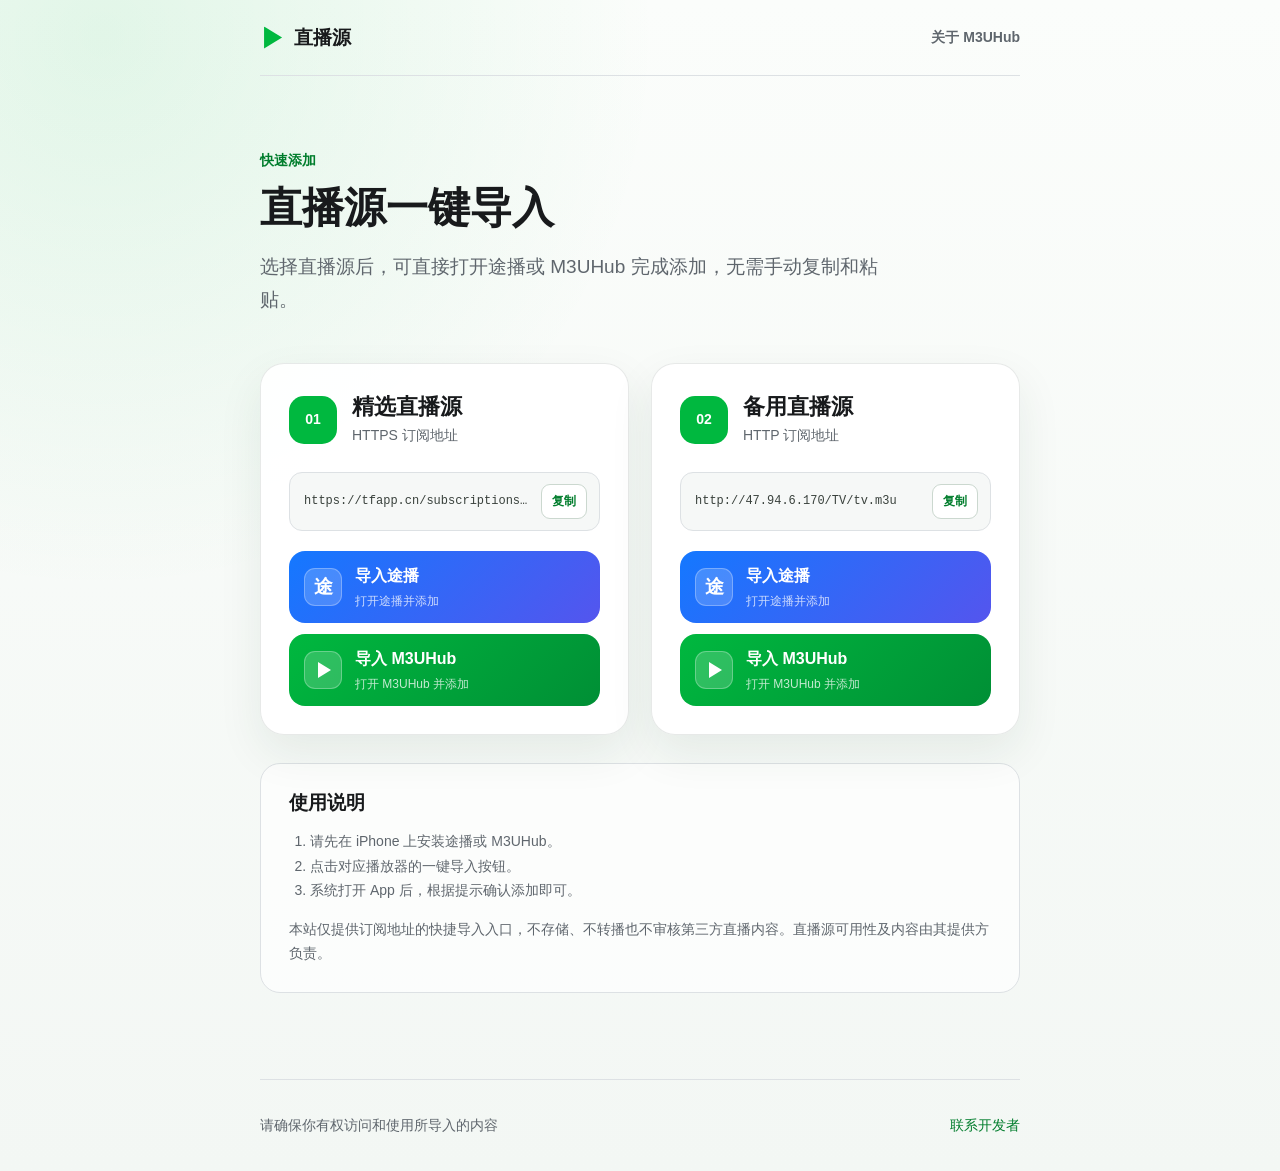
==== sources.html @ ff1f80dd "Add one-click live source import page" ====
<!doctype html>
<html lang="zh-CN">
<head>
  <meta charset="utf-8">
  <meta name="viewport" content="width=device-width, initial-scale=1, viewport-fit=cover">
  <meta name="description" content="直播源快捷导入页面，支持一键导入途播和 M3UHub">
  <title>直播源一键导入</title>
  <link rel="stylesheet" href="styles.css">
</head>
<body class="source-page">
  <header class="site-header">
    <a class="brand" href="index.html" aria-label="返回 M3UHub 首页">
      <span class="brand-icon" aria-hidden="true"></span>
      <span>直播源</span>
    </a>
    <a class="header-link" href="index.html">关于 M3UHub</a>
  </header>

  <main class="source-main">
    <section class="source-hero">
      <p class="eyebrow">快速添加</p>
      <h1>直播源一键导入</h1>
      <p>选择直播源后，可直接打开途播或 M3UHub 完成添加，无需手动复制和粘贴。</p>
    </section>

    <section class="source-grid" aria-label="直播源列表">
      <article class="source-card" data-source-name="精选直播源" data-source-url="https://tfapp.cn/subscriptions/dianshijia.m3u">
        <div class="source-card-head">
          <span class="source-number">01</span>
          <div>
            <h2>精选直播源</h2>
            <p>HTTPS 订阅地址</p>
          </div>
        </div>
        <div class="source-address">
          <code>https://tfapp.cn/subscriptions/dianshijia.m3u</code>
          <button class="copy-button" type="button">复制</button>
        </div>
        <div class="import-actions">
          <a class="import-button tubo-button" href="#">
            <span class="button-mark">途</span>
            <span><strong>导入途播</strong><small>打开途播并添加</small></span>
          </a>
          <a class="import-button m3uhub-button" href="#">
            <span class="button-mark play-mark"></span>
            <span><strong>导入 M3UHub</strong><small>打开 M3UHub 并添加</small></span>
          </a>
        </div>
      </article>

      <article class="source-card" data-source-name="备用直播源" data-source-url="http://47.94.6.170/TV/tv.m3u">
        <div class="source-card-head">
          <span class="source-number">02</span>
          <div>
            <h2>备用直播源</h2>
            <p>HTTP 订阅地址</p>
          </div>
        </div>
        <div class="source-address">
          <code>http://47.94.6.170/TV/tv.m3u</code>
          <button class="copy-button" type="button">复制</button>
        </div>
        <div class="import-actions">
          <a class="import-button tubo-button" href="#">
            <span class="button-mark">途</span>
            <span><strong>导入途播</strong><small>打开途播并添加</small></span>
          </a>
          <a class="import-button m3uhub-button" href="#">
            <span class="button-mark play-mark"></span>
            <span><strong>导入 M3UHub</strong><small>打开 M3UHub 并添加</small></span>
          </a>
        </div>
      </article>
    </section>

    <section class="source-help">
      <h2>使用说明</h2>
      <ol>
        <li>请先在 iPhone 上安装途播或 M3UHub。</li>
        <li>点击对应播放器的一键导入按钮。</li>
        <li>系统打开 App 后，根据提示确认添加即可。</li>
      </ol>
      <p>本站仅提供订阅地址的快捷导入入口，不存储、不转播也不审核第三方直播内容。直播源可用性及内容由其提供方负责。</p>
    </section>
  </main>

  <div class="toast" role="status" aria-live="polite"></div>
  <footer>
    <span>请确保你有权访问和使用所导入的内容</span>
    <a class="repository-link" href="#">联系开发者</a>
  </footer>
  <script src="site.js"></script>
</body>
</html>
---- styles.css ----
:root {
  color-scheme: light;
  --ink: #181a1c;
  --muted: #5f666d;
  --line: #dde1e4;
  --accent: #00b83f;
  --accent-dark: #007d2c;
  --surface: #f6f8f7;
}

* { box-sizing: border-box; }

html { background: #fff; }

body {
  margin: 0;
  color: var(--ink);
  background: #fff;
  font-family: -apple-system, BlinkMacSystemFont, "SF Pro Text", "PingFang SC", "Helvetica Neue", Arial, sans-serif;
  font-size: 17px;
  line-height: 1.75;
  letter-spacing: 0;
}

a { color: var(--accent-dark); }

.site-header,
main,
footer {
  width: min(100% - 40px, 760px);
  margin-inline: auto;
}

.site-header {
  min-height: 76px;
  display: flex;
  align-items: center;
  justify-content: space-between;
  border-bottom: 1px solid var(--line);
}

.site-header nav a {
  text-decoration: none;
  font-size: 15px;
  font-weight: 600;
}

.brand {
  display: inline-flex;
  align-items: center;
  gap: 10px;
  color: var(--ink);
  text-decoration: none;
  font-size: 19px;
  font-weight: 700;
}

.brand-icon {
  width: 24px;
  height: 24px;
  display: inline-block;
  background: var(--accent);
  clip-path: polygon(17% 4%, 17% 96%, 92% 50%);
  border-radius: 7px;
}

.home-main { padding: 90px 0 100px; }

.intro { max-width: 670px; }

.eyebrow {
  margin: 0 0 10px;
  color: var(--accent-dark);
  font-size: 14px;
  font-weight: 700;
}

h1 {
  margin: 0 0 24px;
  font-size: 42px;
  line-height: 1.18;
  letter-spacing: 0;
}

.intro > p:last-child,
.lead {
  color: var(--muted);
  font-size: 20px;
  line-height: 1.65;
}

.document-list {
  margin-top: 54px;
  border-top: 1px solid var(--line);
}

.document-list a {
  min-height: 112px;
  display: flex;
  align-items: center;
  justify-content: space-between;
  gap: 24px;
  color: var(--ink);
  text-decoration: none;
  border-bottom: 1px solid var(--line);
}

.document-list strong,
.document-list small { display: block; }

.document-list strong { font-size: 21px; }

.document-list small {
  margin-top: 3px;
  color: var(--muted);
  font-size: 15px;
}

.document-list .arrow {
  color: var(--accent-dark);
  font-size: 27px;
}

.document { padding: 64px 0 96px; }

.document h2 {
  margin: 48px 0 10px;
  font-size: 23px;
  line-height: 1.4;
  letter-spacing: 0;
}

.document p { margin: 0 0 18px; }

footer {
  min-height: 92px;
  display: flex;
  align-items: center;
  justify-content: space-between;
  gap: 24px;
  color: var(--muted);
  border-top: 1px solid var(--line);
  font-size: 14px;
}

footer a { text-decoration: none; }

.header-link {
  color: var(--muted);
  font-size: 14px;
  font-weight: 600;
  text-decoration: none;
}

.source-page {
  min-height: 100vh;
  background:
    radial-gradient(circle at 8% 3%, rgba(0, 184, 63, 0.10), transparent 34%),
    linear-gradient(180deg, #fbfdfb 0%, #f3f7f4 100%);
}

.source-main { padding: 72px 0 86px; }

.source-hero { max-width: 650px; }

.source-hero h1 { margin-bottom: 18px; }

.source-hero > p:last-child {
  max-width: 620px;
  margin: 0;
  color: var(--muted);
  font-size: 19px;
}

.source-grid {
  display: grid;
  grid-template-columns: repeat(2, minmax(0, 1fr));
  gap: 22px;
  margin-top: 46px;
}

.source-card {
  padding: 28px;
  background: rgba(255, 255, 255, 0.92);
  border: 1px solid rgba(28, 45, 35, 0.10);
  border-radius: 24px;
  box-shadow: 0 18px 45px rgba(25, 67, 41, 0.08);
}

.source-card-head {
  display: flex;
  align-items: center;
  gap: 15px;
}

.source-number {
  width: 48px;
  height: 48px;
  display: grid;
  place-items: center;
  flex: 0 0 auto;
  color: #fff;
  background: var(--accent);
  border-radius: 15px;
  font-size: 14px;
  font-weight: 800;
}

.source-card h2,
.source-help h2 {
  margin: 0;
  font-size: 22px;
  line-height: 1.35;
}

.source-card-head p {
  margin: 2px 0 0;
  color: var(--muted);
  font-size: 14px;
}

.source-address {
  display: flex;
  align-items: center;
  gap: 10px;
  margin: 24px 0 20px;
  padding: 11px 12px 11px 14px;
  background: var(--surface);
  border: 1px solid var(--line);
  border-radius: 13px;
}

.source-address code {
  min-width: 0;
  flex: 1;
  overflow: hidden;
  color: #39413c;
  font-size: 12px;
  text-overflow: ellipsis;
  white-space: nowrap;
}

.copy-button {
  padding: 6px 10px;
  color: var(--accent-dark);
  background: #fff;
  border: 1px solid #cbd8cf;
  border-radius: 9px;
  cursor: pointer;
  font: inherit;
  font-size: 12px;
  font-weight: 700;
}

.import-actions { display: grid; gap: 11px; }

.import-button {
  min-height: 64px;
  display: flex;
  align-items: center;
  gap: 13px;
  padding: 11px 15px;
  color: #fff;
  border-radius: 16px;
  text-decoration: none;
  transition: transform 0.16s ease, filter 0.16s ease;
}

.import-button:hover { transform: translateY(-1px); filter: brightness(1.04); }
.import-button:active { transform: scale(0.985); }
.tubo-button { background: linear-gradient(135deg, #1478ff, #5455ee); }
.m3uhub-button { background: linear-gradient(135deg, #00b83f, #008f35); }

.button-mark {
  width: 38px;
  height: 38px;
  display: grid;
  place-items: center;
  flex: 0 0 auto;
  background: rgba(255, 255, 255, 0.18);
  border: 1px solid rgba(255, 255, 255, 0.28);
  border-radius: 11px;
  font-size: 19px;
  font-weight: 800;
}

.play-mark::before {
  width: 0;
  height: 0;
  margin-left: 3px;
  border-top: 8px solid transparent;
  border-bottom: 8px solid transparent;
  border-left: 13px solid #fff;
  content: "";
}

.import-button strong,
.import-button small { display: block; }
.import-button strong { font-size: 16px; }
.import-button small { margin-top: 1px; color: rgba(255, 255, 255, 0.76); font-size: 12px; }

.source-help {
  margin-top: 28px;
  padding: 26px 28px;
  color: var(--muted);
  background: rgba(255, 255, 255, 0.70);
  border: 1px solid var(--line);
  border-radius: 20px;
  font-size: 14px;
}

.source-help h2 { color: var(--ink); font-size: 19px; }
.source-help ol { margin: 14px 0; padding-left: 21px; }
.source-help p { margin: 0; }

.toast {
  position: fixed;
  left: 50%;
  bottom: calc(24px + env(safe-area-inset-bottom));
  z-index: 10;
  padding: 10px 16px;
  color: #fff;
  background: rgba(20, 24, 21, 0.90);
  border-radius: 12px;
  opacity: 0;
  pointer-events: none;
  transform: translate(-50%, 12px);
  transition: opacity 0.2s ease, transform 0.2s ease;
  font-size: 14px;
}

.toast.visible { opacity: 1; transform: translate(-50%, 0); }

@media (max-width: 600px) {
  .site-header,
  main,
  footer { width: min(100% - 32px, 760px); }

  .site-header { min-height: 66px; }
  .home-main { padding: 58px 0 72px; }
  .source-main { padding: 48px 0 66px; }
  .document { padding: 48px 0 72px; }
  h1 { font-size: 34px; }
  .intro > p:last-child,
  .lead { font-size: 18px; }
  .source-hero > p:last-child { font-size: 17px; }
  .source-grid { grid-template-columns: 1fr; margin-top: 34px; }
  .source-card { padding: 22px; border-radius: 20px; }
  footer {
    padding: 24px 0;
    align-items: flex-start;
    flex-direction: column;
    gap: 8px;
  }
}
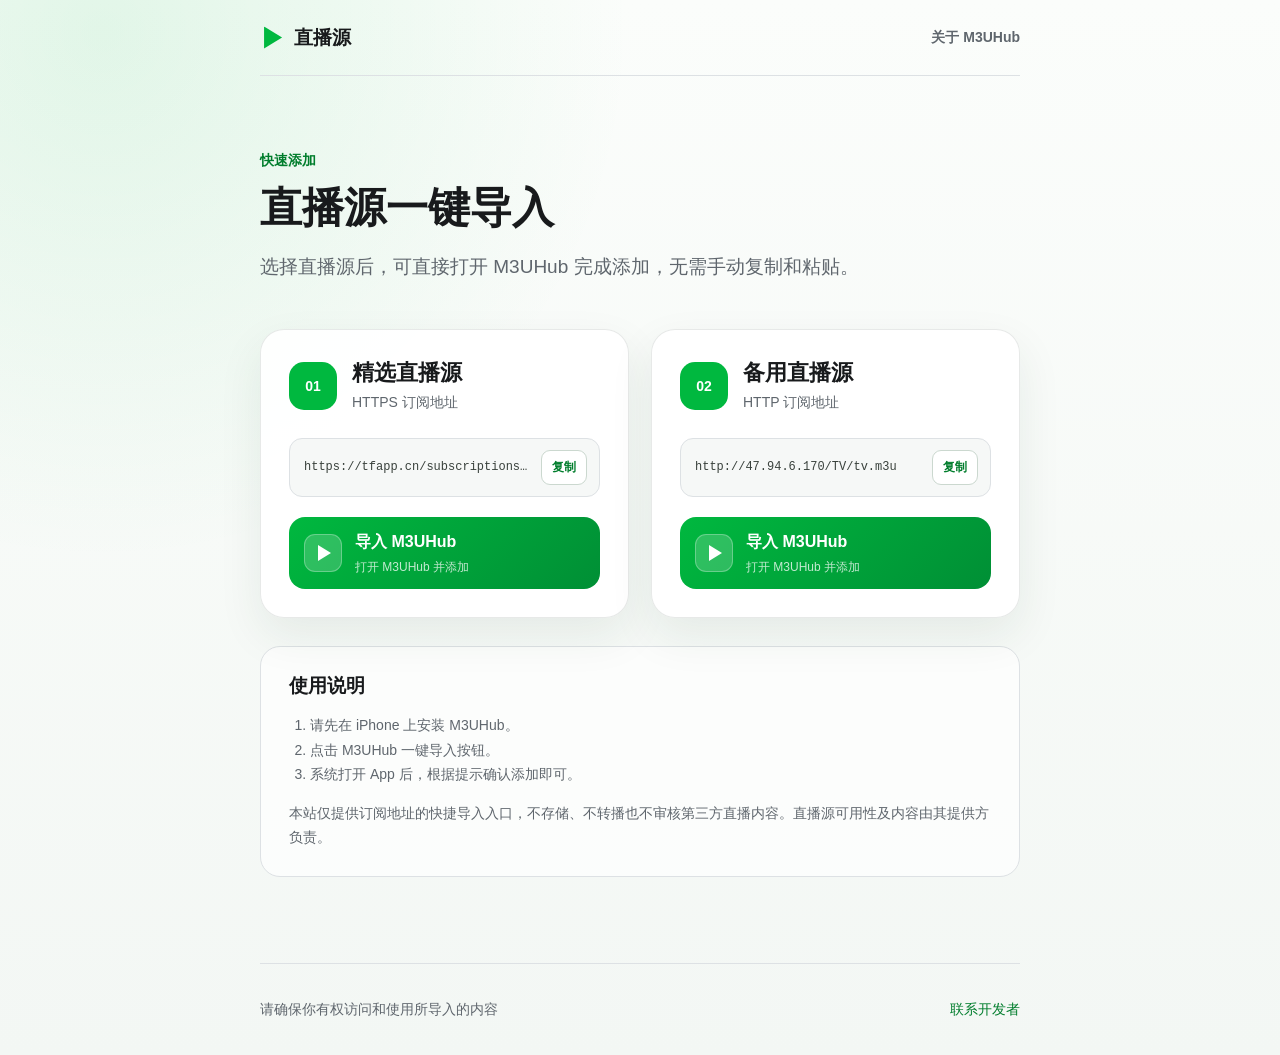
==== commit a47dba6d: "Keep web source imports M3UHub only" ====
--- a/sources.html
+++ b/sources.html
@@ -3,7 +3,7 @@
 <head>
   <meta charset="utf-8">
   <meta name="viewport" content="width=device-width, initial-scale=1, viewport-fit=cover">
-  <meta name="description" content="直播源快捷导入页面，支持一键导入途播和 M3UHub">
+  <meta name="description" content="直播源快捷导入页面，支持一键导入 M3UHub">
   <title>直播源一键导入</title>
   <link rel="stylesheet" href="styles.css">
 </head>
@@ -20,7 +20,7 @@
     <section class="source-hero">
       <p class="eyebrow">快速添加</p>
       <h1>直播源一键导入</h1>
-      <p>选择直播源后，可直接打开途播或 M3UHub 完成添加，无需手动复制和粘贴。</p>
+      <p>选择直播源后，可直接打开 M3UHub 完成添加，无需手动复制和粘贴。</p>
     </section>
 
     <section class="source-grid" aria-label="直播源列表">
@@ -37,10 +37,6 @@
           <button class="copy-button" type="button">复制</button>
         </div>
         <div class="import-actions">
-          <a class="import-button tubo-button" href="#">
-            <span class="button-mark">途</span>
-            <span><strong>导入途播</strong><small>打开途播并添加</small></span>
-          </a>
           <a class="import-button m3uhub-button" href="#">
             <span class="button-mark play-mark"></span>
             <span><strong>导入 M3UHub</strong><small>打开 M3UHub 并添加</small></span>
@@ -61,10 +57,6 @@
           <button class="copy-button" type="button">复制</button>
         </div>
         <div class="import-actions">
-          <a class="import-button tubo-button" href="#">
-            <span class="button-mark">途</span>
-            <span><strong>导入途播</strong><small>打开途播并添加</small></span>
-          </a>
           <a class="import-button m3uhub-button" href="#">
             <span class="button-mark play-mark"></span>
             <span><strong>导入 M3UHub</strong><small>打开 M3UHub 并添加</small></span>
@@ -76,8 +68,8 @@
     <section class="source-help">
       <h2>使用说明</h2>
       <ol>
-        <li>请先在 iPhone 上安装途播或 M3UHub。</li>
-        <li>点击对应播放器的一键导入按钮。</li>
+        <li>请先在 iPhone 上安装 M3UHub。</li>
+        <li>点击 M3UHub 一键导入按钮。</li>
         <li>系统打开 App 后，根据提示确认添加即可。</li>
       </ol>
       <p>本站仅提供订阅地址的快捷导入入口，不存储、不转播也不审核第三方直播内容。直播源可用性及内容由其提供方负责。</p>
--- a/styles.css
+++ b/styles.css
@@ -144,6 +144,66 @@
 }
 
 footer a { text-decoration: none; }
+
+.portal-page { min-height: 100vh; color: #f7f8fb; background: radial-gradient(circle at 78% -10%, rgba(255,190,55,.12), transparent 33%), radial-gradient(circle at 8% 28%, rgba(47,111,255,.10), transparent 25%), #07080d; }
+.portal-shell { width: min(100% - 40px, 1120px); padding: 30px 0 46px; }
+.portal-header { display: flex; align-items: flex-end; justify-content: space-between; gap: 22px; }
+.portal-kicker { color: #ffd34e; font-size: 12px; font-weight: 800; letter-spacing: 1.5px; }
+.portal-header h1 { margin: 3px 0 0; font-size: clamp(25px, 4vw, 38px); }
+.portal-actions { display: flex; gap: 10px; }
+.portal-actions a { padding: 8px 13px; color: #dfe4ef; border: 1px solid #292e3c; border-radius: 11px; text-decoration: none; font-size: 13px; }
+.portal-notice { display: flex; align-items: center; gap: 12px; margin: 24px 0 22px; padding: 10px 14px; color: #ffd884; background: linear-gradient(90deg, rgba(111,45,35,.82), rgba(52,40,22,.62)); border: 1px solid rgba(255,198,83,.23); border-radius: 10px; }
+.portal-notice p { margin: 0; font-size: 13px; line-height: 1.55; }
+.notice-icon { flex: 0 0 auto; font-size: 18px; }
+.portal-grid { display: grid; grid-template-columns: repeat(2, minmax(0, 1fr)); gap: 18px; }
+.portal-card { overflow: hidden; background: #11141c; border: 1px solid #252a37; border-radius: 18px; box-shadow: 0 18px 50px rgba(0,0,0,.32); }
+.portal-art { position: relative; min-height: 260px; display: flex; flex-direction: column; align-items: center; justify-content: center; padding: 32px; overflow: hidden; text-align: center; }
+.portal-cover { min-height: 0; padding: 0; aspect-ratio: 1 / .76; background: #eaf5ff; }
+.portal-cover img { width: 100%; height: 100%; display: block; object-fit: cover; object-position: center 42%; }
+.portal-cover::after { height: 24%; }
+.portal-art::after { position: absolute; inset: auto 0 0; height: 48%; background: linear-gradient(transparent, #11141c); content: ""; }
+.art-primary { background: radial-gradient(circle at 50% 38%, #dceeff 0, #72beff 32%, #3277df 62%, #101a31 100%); }
+.art-secondary { background: radial-gradient(circle at 50% 38%, #fff0d5 0, #ffbd65 32%, #ef6e3d 62%, #281417 100%); }
+.portal-art strong, .portal-art small { position: relative; z-index: 1; text-shadow: 0 2px 12px rgba(0,0,0,.38); }
+.portal-art strong { margin-top: 18px; font-size: clamp(26px, 4vw, 38px); line-height: 1.15; }
+.portal-art small { margin-top: 8px; color: rgba(255,255,255,.82); font-size: 13px; }
+.portal-badge { position: absolute; top: 14px; right: 14px; z-index: 2; padding: 5px 10px; color: #332600; background: #ffd64d; border-radius: 999px; font-size: 11px; font-weight: 800; }
+.portal-tv { position: relative; z-index: 1; width: 104px; height: 76px; display: grid; place-items: center; background: linear-gradient(145deg,#1684ff,#4b42ef); border: 5px solid rgba(255,255,255,.92); border-radius: 20px; box-shadow: 0 14px 30px rgba(8,48,140,.38); }
+.portal-tv::before, .portal-tv::after { position: absolute; top: -25px; width: 4px; height: 29px; background: #fff; border-radius: 6px; content: ""; }
+.portal-tv::before { left: 39px; transform: rotate(-38deg); } .portal-tv::after { right: 39px; transform: rotate(38deg); }
+.portal-tv span { width: 0; height: 0; margin-left: 7px; border-top: 15px solid transparent; border-bottom: 15px solid transparent; border-left: 24px solid #fff; }
+.portal-card-body { position: relative; z-index: 2; padding: 0 18px 18px; }
+.portal-cover + .portal-card-body { padding-top: 14px; }
+.portal-card-body code { display: block; margin-bottom: 13px; padding: 11px 12px; overflow: hidden; color: #aeb7c9; background: #0a0c12; border: 1px solid #242a38; border-radius: 10px; text-overflow: ellipsis; white-space: nowrap; font-size: 11px; }
+.portal-buttons { display: grid; grid-template-columns: 1fr 1fr; gap: 10px; }
+.portal-buttons-single { grid-template-columns: 1fr; }
+.portal-buttons-three { grid-template-columns: repeat(3, minmax(0, 1fr)); }
+.portal-buttons-four { grid-template-columns: repeat(4, minmax(0, 1fr)); }
+.portal-buttons-five { grid-template-columns: repeat(5, minmax(0, 1fr)); }
+.portal-import { min-height: 54px; display: flex; align-items: center; justify-content: center; gap: 9px; color: #fff; border-radius: 12px; text-decoration: none; font-size: 14px; font-weight: 750; transition: transform .15s ease, filter .15s ease; }
+.portal-import:hover { transform: translateY(-2px); filter: brightness(1.08); }
+.portal-import b { width: 28px; height: 28px; display: grid; place-items: center; background: rgba(255,255,255,.16); border-radius: 8px; }
+.portal-import img { width: 30px; height: 30px; display: block; border-radius: 8px; object-fit: cover; }
+.portal-copy { width: 100%; margin-top: 10px; padding: 9px; color: #aeb7c9; background: transparent; border-color: #303747; }
+.portal-guide { display: grid; grid-template-columns: auto repeat(3,1fr); align-items: center; gap: 14px; margin-top: 22px; padding: 18px; background: #0e1118; border: 1px solid #242a37; border-radius: 15px; }
+.portal-guide h2 { margin: 0 8px 0 0; font-size: 17px; }
+.portal-guide div { display: flex; align-items: center; gap: 9px; }
+.portal-guide div span { width: 26px; height: 26px; display: grid; place-items: center; flex: 0 0 auto; color: #151000; background: #ffd34e; border-radius: 50%; font-size: 12px; font-weight: 800; }
+.portal-guide p { margin: 0; color: #aeb5c3; font-size: 12px; line-height: 1.45; }
+.portal-footer { width: 100%; min-height: auto; display: block; margin-top: 24px; padding: 18px 0 0; color: #727887; border-color: #242832; font-size: 11px; text-align: center; }
+.portal-footer p { margin: 0 0 5px; }
+.portal-refresh { position: fixed; right: 22px; bottom: calc(22px + env(safe-area-inset-bottom)); width: 48px; height: 48px; color: #211800; background: #ffd34e; border: 0; border-radius: 50%; box-shadow: 0 8px 24px rgba(0,0,0,.34); cursor: pointer; font-size: 26px; }
+.browser-warning[hidden] { display: none; }
+.browser-warning { position: fixed; inset: 0; z-index: 100; display: grid; place-items: center; padding: 22px; }
+.browser-warning-backdrop { position: absolute; inset: 0; background: rgba(2,4,10,.82); backdrop-filter: blur(10px); }
+.browser-warning-card { position: relative; width: min(100%, 420px); padding: 25px; color: #f6f7fb; background: #12151d; border: 1px solid #303747; border-radius: 20px; box-shadow: 0 24px 80px rgba(0,0,0,.55); }
+.browser-warning-label { color: #ffd34e; font-size: 12px; font-weight: 800; }
+.browser-warning-card h2 { margin: 5px 0 10px; font-size: 23px; line-height: 1.3; }
+.browser-warning-card p { margin: 0 0 19px; color: #aeb5c3; font-size: 14px; line-height: 1.7; }
+.browser-warning-card button { width: 100%; min-height: 48px; border: 0; border-radius: 12px; cursor: pointer; font: inherit; font-weight: 750; }
+#copy-page-url { color: #221900; background: #ffd34e; }
+.browser-warning-card .browser-warning-close { margin-top: 9px; color: #c5cad4; background: #252a35; }
+@media (max-width: 700px) { .portal-shell { width: min(100% - 24px,1120px); padding-top: 20px; } .portal-header { align-items: center; } .portal-actions a { padding: 7px 10px; } .portal-grid { grid-template-columns: 1fr; } .portal-art { min-height: 220px; } .portal-guide { grid-template-columns: 1fr; } .portal-guide h2 { margin-bottom: 3px; } .portal-refresh { right: 14px; bottom: calc(14px + env(safe-area-inset-bottom)); } }
 
 .header-link {
   color: var(--muted);
@@ -269,7 +329,10 @@
 .import-button:hover { transform: translateY(-1px); filter: brightness(1.04); }
 .import-button:active { transform: scale(0.985); }
 .tubo-button { background: linear-gradient(135deg, #1478ff, #5455ee); }
+.tubo-beta-button { background: linear-gradient(135deg, #f3a511, #df6d00); }
 .m3uhub-button { background: linear-gradient(135deg, #00b83f, #008f35); }
+.aptv-copy-button { background: linear-gradient(135deg, #ff315e, #e91f4f); }
+.cartv-copy-button { background: linear-gradient(135deg, #48e86d, #18ba45); }
 
 .button-mark {
   width: 38px;
@@ -332,6 +395,10 @@
 .toast.visible { opacity: 1; transform: translate(-50%, 0); }
 
 @media (max-width: 600px) {
+  .portal-buttons-three { grid-template-columns: repeat(3, minmax(0, 1fr)); gap: 6px; }
+  .portal-buttons-three .portal-import { min-height: 46px; gap: 5px; padding: 0 5px; border-radius: 10px; font-size: 11px; white-space: nowrap; }
+  .portal-buttons-three .portal-import img { width: 22px; height: 22px; border-radius: 6px; }
+  .portal-buttons-three .portal-import b { width: 22px; height: 22px; border-radius: 6px; font-size: 10px; }
   .site-header,
   main,
   footer { width: min(100% - 32px, 760px); }
@@ -353,3 +420,7 @@
     gap: 8px;
   }
 }
+
+/* Keep portal components isolated from the legacy source-page rules below. */
+.portal-page .portal-card.source-card { padding: 0; background: #11141c; border-color: #252a37; }
+.portal-page .portal-copy.copy-button { color: #aeb7c9; background: transparent; border-color: #303747; }
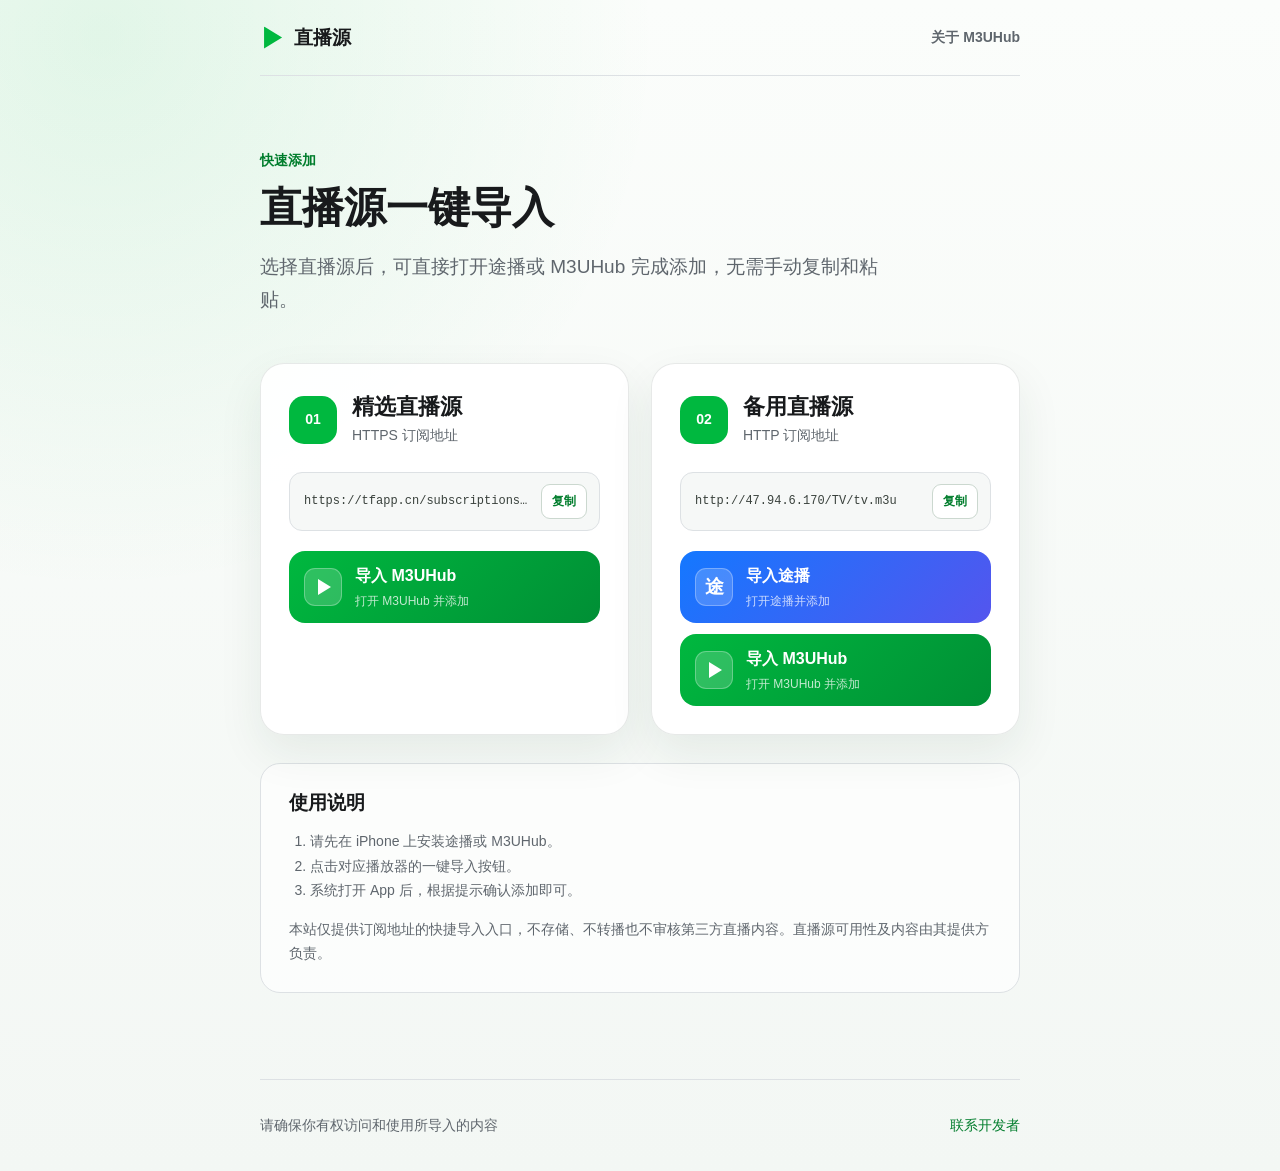
==== commit c7b162a0: "Restore multi-player imports for general sources" ====
--- a/sources.html
+++ b/sources.html
@@ -3,7 +3,7 @@
 <head>
   <meta charset="utf-8">
   <meta name="viewport" content="width=device-width, initial-scale=1, viewport-fit=cover">
-  <meta name="description" content="直播源快捷导入页面，支持一键导入 M3UHub">
+  <meta name="description" content="直播源快捷导入页面，支持一键导入途播和 M3UHub">
   <title>直播源一键导入</title>
   <link rel="stylesheet" href="styles.css">
 </head>
@@ -20,7 +20,7 @@
     <section class="source-hero">
       <p class="eyebrow">快速添加</p>
       <h1>直播源一键导入</h1>
-      <p>选择直播源后，可直接打开 M3UHub 完成添加，无需手动复制和粘贴。</p>
+      <p>选择直播源后，可直接打开途播或 M3UHub 完成添加，无需手动复制和粘贴。</p>
     </section>
 
     <section class="source-grid" aria-label="直播源列表">
@@ -57,6 +57,10 @@
           <button class="copy-button" type="button">复制</button>
         </div>
         <div class="import-actions">
+          <a class="import-button tubo-button" href="#">
+            <span class="button-mark">途</span>
+            <span><strong>导入途播</strong><small>打开途播并添加</small></span>
+          </a>
           <a class="import-button m3uhub-button" href="#">
             <span class="button-mark play-mark"></span>
             <span><strong>导入 M3UHub</strong><small>打开 M3UHub 并添加</small></span>
@@ -68,8 +72,8 @@
     <section class="source-help">
       <h2>使用说明</h2>
       <ol>
-        <li>请先在 iPhone 上安装 M3UHub。</li>
-        <li>点击 M3UHub 一键导入按钮。</li>
+        <li>请先在 iPhone 上安装途播或 M3UHub。</li>
+        <li>点击对应播放器的一键导入按钮。</li>
         <li>系统打开 App 后，根据提示确认添加即可。</li>
       </ol>
       <p>本站仅提供订阅地址的快捷导入入口，不存储、不转播也不审核第三方直播内容。直播源可用性及内容由其提供方负责。</p>
